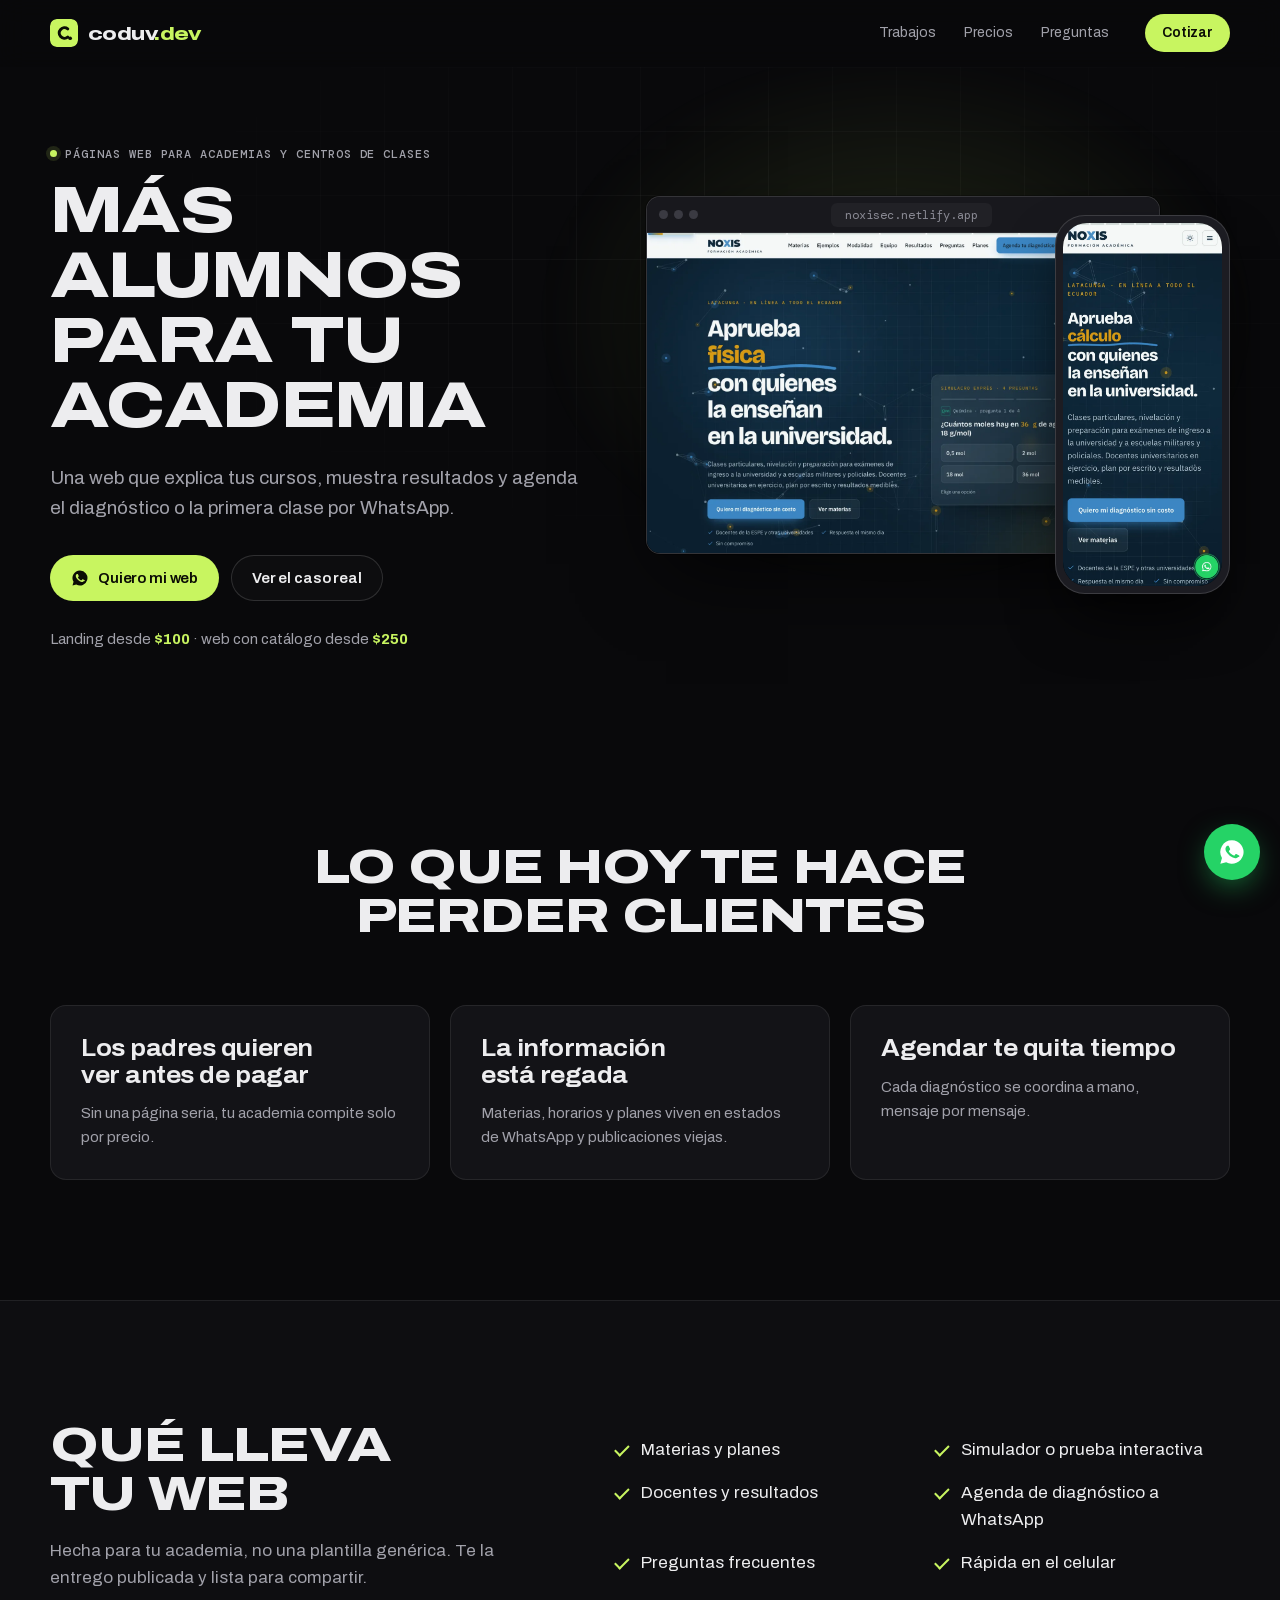
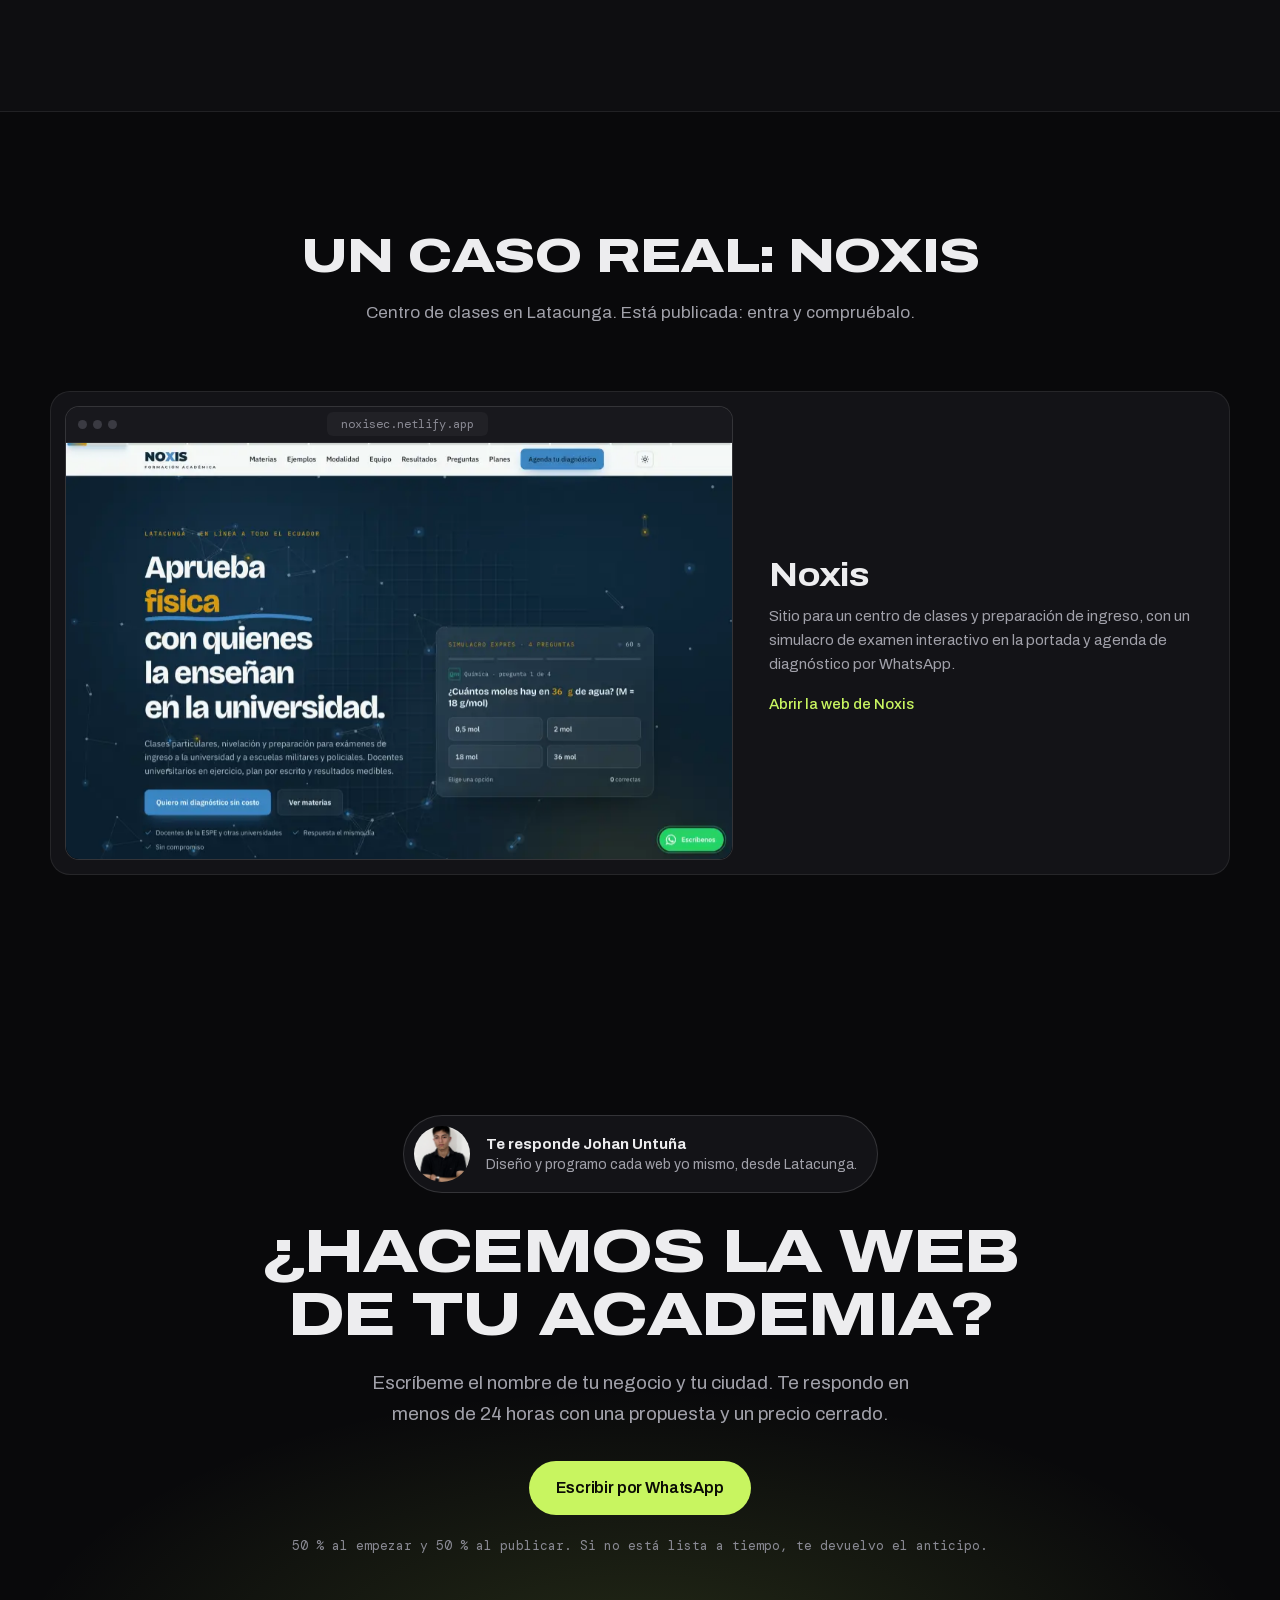
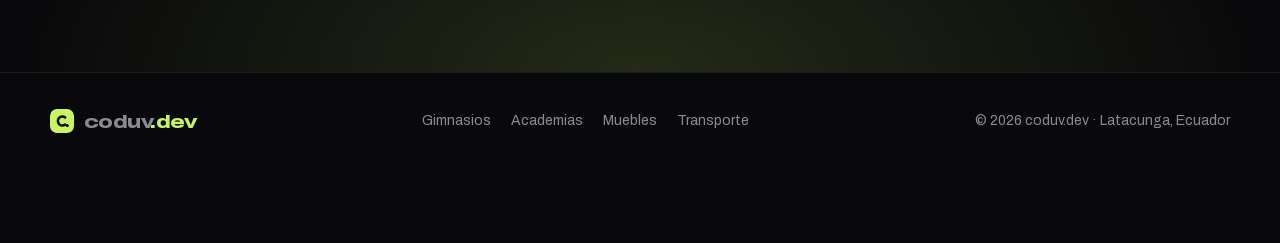
==== academias.html @ 763631bb "Páginas por rubro (gimnasios, academias, muebles, transporte) con su caso real, foto y nombre en con" ====
<!DOCTYPE html>
<html lang="es" class="no-js">
<script>document.documentElement.className="js"</script>
<head>
<meta charset="utf-8">
<meta name="viewport" content="width=device-width, initial-scale=1">
<title>Páginas web para academias y centros de clases · coduv.dev</title>
<meta name="description" content="Una web que explica tus cursos, muestra resultados y agenda el diagnóstico o la primera clase por WhatsApp.">
<meta name="theme-color" content="#09090b">
<meta property="og:title" content="Páginas web para academias y centros de clases · coduv.dev">
<meta property="og:description" content="Una web que explica tus cursos, muestra resultados y agenda el diagnóstico o la primera clase por WhatsApp.">
<meta property="og:type" content="website">
<meta property="og:image" content="https://coduv.vercel.app/img/v2/og.jpg">
<meta property="og:locale" content="es_EC">
<link rel="canonical" href="https://coduv.vercel.app/academias">
<link rel="icon" href="img/v2/favicon.svg" type="image/svg+xml">
<link rel="icon" href="favicon.ico" sizes="32x32">
<link rel="preload" as="font" href="fonts/archivo-100-900-normal-latin.woff2" type="font/woff2" crossorigin>
<link rel="stylesheet" href="css/fonts.css?v=4">
<link rel="stylesheet" href="css/v2.css?v=4">
</head>
<body>
<a class="skip" href="#main">Ir al contenido</a>
<header class="nav" id="nav">
  <div class="wrap nav__in">
    <a class="brand" href="./" aria-label="coduv.dev, inicio"><img src="img/v2/favicon.svg" alt="" width="28" height="28"><span class="brand__name">coduv<b>.dev</b></span></a>
    <nav class="nav__links" aria-label="Principal"><a href="./#trabajos">Trabajos</a><a href="./#servicios">Precios</a><a href="./#preguntas">Preguntas</a></nav>
    <a class="btn btn--sm btn--acc js-wa" href="#contacto" data-msg="Hola coduv.dev, tengo un academia y quiero una página web como la de Noxis.">Cotizar</a>
    <button class="nav__burger" aria-label="Abrir menú" aria-expanded="false" aria-controls="menu"><span></span><span></span></button>
  </div>
  <div class="menu" id="menu" hidden><a href="./#trabajos">Trabajos</a><a href="./#servicios">Precios</a><a href="./#preguntas">Preguntas</a><a class="btn btn--acc js-wa" href="#contacto" data-msg="Hola coduv.dev, tengo un academia y quiero una página web como la de Noxis.">Cotizar por WhatsApp</a></div>
</header>
<main id="main">
<section class="hero hero--niche">
  <div class="hero__glow" aria-hidden="true"></div>
  <div class="wrap hero__in">
    <div class="hero__copy">
      <p class="eyebrow"><span class="dot"></span>Páginas web para academias y centros de clases</p>
      <h1>Más alumnos para tu academia</h1>
      <p class="lead">Una web que explica tus cursos, muestra resultados y agenda el diagnóstico o la primera clase por WhatsApp.</p>
      <div class="cta-row">
        <a class="btn btn--acc js-wa" href="#contacto" data-msg="Hola coduv.dev, tengo un academia y quiero una página web como la de Noxis."><svg viewBox="0 0 24 24" aria-hidden="true"><path d="M12 2a10 10 0 0 0-8.6 15.1L2 22l5-1.3A10 10 0 1 0 12 2Zm5.3 14.1c-.2.6-1.3 1.2-1.8 1.2-.5.1-1 .1-3.3-.8-2.8-1.1-4.5-4-4.7-4.2-.1-.2-1.1-1.5-1.1-2.9s.7-2.1 1-2.4c.3-.3.6-.3.8-.3h.6c.2 0 .4 0 .6.5l.9 2.1c.1.2.1.4 0 .5l-.4.6-.4.5c-.1.1-.3.3-.1.6.2.3.8 1.3 1.7 2.1 1.2 1 2.1 1.4 2.4 1.5.3.1.5.1.6-.1l.9-1.1c.2-.3.4-.2.7-.1l2 1c.3.1.5.2.5.3.1.2.1.7-.1 1.3Z"/></svg>Quiero mi web</a>
        <a class="btn btn--ghost" href="#caso">Ver el caso real</a>
      </div>
      <p class="niche__price">Landing desde <strong>$100</strong> · web con catálogo desde <strong>$250</strong></p>
    </div>
    <div class="stage">
      <div class="browser stage__desk"><div class="browser__bar"><i></i><i></i><i></i><span class="browser__url">noxisec.netlify.app</span></div>
        <div class="browser__view"><img class="is-on" src="img/v2/noxis.webp" alt="Portada de Noxis" width="1600" height="1000" fetchpriority="high"></div></div>
      <div class="phone stage__mob"><div class="phone__view"><img class="is-on" src="img/v2/noxis-mob.webp" alt="" width="640" height="1385"></div></div>
    </div>
  </div>
</section>

<section class="sec">
  <div class="wrap">
    <div class="sec__head"><h2>Lo que hoy te hace perder clientes</h2></div>
    <div class="cards cards--3"><article class="card"><h3>Los padres quieren ver antes de pagar</h3><p>Sin una página seria, tu academia compite solo por precio.</p></article><article class="card"><h3>La información está regada</h3><p>Materias, horarios y planes viven en estados de WhatsApp y publicaciones viejas.</p></article><article class="card"><h3>Agendar te quita tiempo</h3><p>Cada diagnóstico se coordina a mano, mensaje por mensaje.</p></article></div>
  </div>
</section>

<section class="sec sec--alt">
  <div class="wrap niche__inc">
    <div><h2>Qué lleva tu web</h2><p class="sec__sub">Hecha para tu academia, no una plantilla genérica. Te la entrego publicada y lista para compartir.</p></div>
    <ul class="ticks ticks--big"><li>Materias y planes</li><li>Simulador o prueba interactiva</li><li>Docentes y resultados</li><li>Agenda de diagnóstico a WhatsApp</li><li>Preguntas frecuentes</li><li>Rápida en el celular</li></ul>
  </div>
</section>

<section class="sec" id="caso">
  <div class="wrap">
    <div class="sec__head"><h2>Un caso real: Noxis</h2><p class="sec__sub">Centro de clases en Latacunga. Está publicada: entra y compruébalo.</p></div>
    <article class="work work--wide">
      <a class="work__shot" href="https://noxisec.netlify.app/" target="_blank" rel="noopener" aria-label="Abrir noxisec.netlify.app">
        <div class="browser"><div class="browser__bar"><i></i><i></i><i></i><span class="browser__url">noxisec.netlify.app</span></div>
        <div class="browser__view scroll"><img src="img/v2/noxis-full.webp" alt="Página completa de Noxis" loading="lazy" width="900"></div></div>
      </a>
      <div class="work__meta"><h3>Noxis</h3><p>Sitio para un centro de clases y preparación de ingreso, con un simulacro de examen interactivo en la portada y agenda de diagnóstico por WhatsApp.</p><a class="link" href="https://noxisec.netlify.app/" target="_blank" rel="noopener">Abrir la web de Noxis</a></div>
    </article>
  </div>
</section>

<section class="sec cta" id="contacto">
  <div class="wrap cta__in">
    <div class="who"><img src="img/brand/johan-640.webp" alt="Johan Untuña" width="72" height="72" loading="lazy"><p><strong>Te responde Johan Untuña</strong>Diseño y programo cada web yo mismo, desde Latacunga.</p></div>
    <h2>¿Hacemos la web de tu academia?</h2>
    <p class="lead">Escríbeme el nombre de tu negocio y tu ciudad. Te respondo en menos de 24 horas con una propuesta y un precio cerrado.</p>
    <div class="cta-row cta-row--center"><a class="btn btn--acc btn--lg js-wa" href="#contacto" data-msg="Hola coduv.dev, tengo un academia y quiero una página web como la de Noxis.">Escribir por WhatsApp</a></div>
    <p class="cta__small">50 % al empezar y 50 % al publicar. Si no está lista a tiempo, te devuelvo el anticipo.</p>
  </div>
</section>
</main>
<footer class="foot">
  <div class="wrap foot__in">
    <a class="brand" href="./"><img src="img/v2/favicon.svg" alt="" width="24" height="24"><span class="brand__name">coduv<b>.dev</b></span></a>
    <nav aria-label="Rubros"><a href="gimnasios">Gimnasios</a><a href="academias">Academias</a><a href="muebles">Muebles</a><a href="transporte">Transporte</a></nav>
    <p>© <span id="year">2026</span> coduv.dev · Latacunga, Ecuador</p>
  </div>
</footer>
<div class="bar"><a class="btn btn--acc js-wa" href="#contacto" data-msg="Hola coduv.dev, tengo un academia y quiero una página web como la de Noxis.">Cotizar mi web por WhatsApp</a></div>
<a class="fab js-wa" href="#contacto" aria-label="Escribir por WhatsApp" data-msg="Hola coduv.dev, tengo un academia y quiero una página web como la de Noxis."><svg viewBox="0 0 24 24" aria-hidden="true"><path d="M12 2a10 10 0 0 0-8.6 15.1L2 22l5-1.3A10 10 0 1 0 12 2Zm5.3 14.1c-.2.6-1.3 1.2-1.8 1.2-.5.1-1 .1-3.3-.8-2.8-1.1-4.5-4-4.7-4.2-.1-.2-1.1-1.5-1.1-2.9s.7-2.1 1-2.4c.3-.3.6-.3.8-.3h.6c.2 0 .4 0 .6.5l.9 2.1c.1.2.1.4 0 .5l-.4.6-.4.5c-.1.1-.3.3-.1.6.2.3.8 1.3 1.7 2.1 1.2 1 2.1 1.4 2.4 1.5.3.1.5.1.6-.1l.9-1.1c.2-.3.4-.2.7-.1l2 1c.3.1.5.2.5.3.1.2.1.7-.1 1.3Z"/></svg></a>
<script src="js/v2.js?v=4" defer></script>
</body>
</html>
---- css/fonts.css ----
/* latin-ext */
@font-face {
  font-family: 'Archivo';
  font-style: normal;
  font-weight: 100 900;
  font-stretch: 62% 125%;
  font-display: swap;
  src: url(../fonts/archivo-100-900-normal-latin-ext.woff2) format('woff2');
  unicode-range: U+0100-02BA, U+02BD-02C5, U+02C7-02CC, U+02CE-02D7, U+02DD-02FF, U+0304, U+0308, U+0329, U+1D00-1DBF, U+1E00-1E9F, U+1EF2-1EFF, U+2020, U+20A0-20AB, U+20AD-20C4, U+2113, U+2C60-2C7F, U+A720-A7FF;
}
/* latin */
@font-face {
  font-family: 'Archivo';
  font-style: normal;
  font-weight: 100 900;
  font-stretch: 62% 125%;
  font-display: swap;
  src: url(../fonts/archivo-100-900-normal-latin.woff2) format('woff2');
  unicode-range: U+0000-00FF, U+0131, U+0152-0153, U+02BB-02BC, U+02C6, U+02DA, U+02DC, U+0304, U+0308, U+0329, U+2000-206F, U+20AC, U+2122, U+2191, U+2193, U+2212, U+2215, U+FEFF, U+FFFD;
}
/* latin-ext */
@font-face {
  font-family: 'DM Mono';
  font-style: normal;
  font-weight: 400;
  font-display: swap;
  src: url(../fonts/dmmono-400-normal-latin-ext.woff2) format('woff2');
  unicode-range: U+0100-02BA, U+02BD-02C5, U+02C7-02CC, U+02CE-02D7, U+02DD-02FF, U+0304, U+0308, U+0329, U+1D00-1DBF, U+1E00-1E9F, U+1EF2-1EFF, U+2020, U+20A0-20AB, U+20AD-20C4, U+2113, U+2C60-2C7F, U+A720-A7FF;
}
/* latin */
@font-face {
  font-family: 'DM Mono';
  font-style: normal;
  font-weight: 400;
  font-display: swap;
  src: url(../fonts/dmmono-400-normal-latin.woff2) format('woff2');
  unicode-range: U+0000-00FF, U+0131, U+0152-0153, U+02BB-02BC, U+02C6, U+02DA, U+02DC, U+0304, U+0308, U+0329, U+2000-206F, U+20AC, U+2122, U+2191, U+2193, U+2212, U+2215, U+FEFF, U+FFFD;
}
/* latin-ext */
@font-face {
  font-family: 'DM Mono';
  font-style: normal;
  font-weight: 500;
  font-display: swap;
  src: url(../fonts/dmmono-500-normal-latin-ext.woff2) format('woff2');
  unicode-range: U+0100-02BA, U+02BD-02C5, U+02C7-02CC, U+02CE-02D7, U+02DD-02FF, U+0304, U+0308, U+0329, U+1D00-1DBF, U+1E00-1E9F, U+1EF2-1EFF, U+2020, U+20A0-20AB, U+20AD-20C4, U+2113, U+2C60-2C7F, U+A720-A7FF;
}
/* latin */
@font-face {
  font-family: 'DM Mono';
  font-style: normal;
  font-weight: 500;
  font-display: swap;
  src: url(../fonts/dmmono-500-normal-latin.woff2) format('woff2');
  unicode-range: U+0000-00FF, U+0131, U+0152-0153, U+02BB-02BC, U+02C6, U+02DA, U+02DC, U+0304, U+0308, U+0329, U+2000-206F, U+20AC, U+2122, U+2191, U+2193, U+2212, U+2215, U+FEFF, U+FFFD;
}
---- css/v2.css ----
/* coduv.dev · v2 */
:root {
  --bg: #09090b;
  --bg-2: #0e0e11;
  --card: #131317;
  --card-2: #18181d;
  --line: rgba(255, 255, 255, .08);
  --line-2: rgba(255, 255, 255, .14);
  --text: #ededef;
  --muted: #a1a1aa;
  --dim: #8a8a94;
  --acc: #c8f560;
  --acc-ink: #0b0d05;
  --acc-soft: rgba(200, 245, 96, .12);
  --r: 16px;
  --sans: "Archivo", ui-sans-serif, system-ui, -apple-system, "Segoe UI", sans-serif;
  --mono: "DM Mono", ui-monospace, SFMono-Regular, Menlo, monospace;
  --wrap: 1180px;
  --ease: cubic-bezier(.2, .7, .2, 1);
}
*, *::before, *::after { box-sizing: border-box; }
html { scroll-behavior: smooth; -webkit-text-size-adjust: 100%; }
body { margin: 0; background: var(--bg); color: var(--text); font: 400 16px/1.6 var(--sans); -webkit-font-smoothing: antialiased; overflow-x: hidden; }
img { display: block; max-width: 100%; height: auto; }
a { color: inherit; text-decoration: none; }
h1, h2, h3 { margin: 0; font-weight: 800; font-stretch: 125%; letter-spacing: -.025em; line-height: 1.02; text-wrap: balance; text-transform: uppercase; }
h3 { font-weight: 700; font-stretch: 112%; text-transform: none; letter-spacing: -.02em; line-height: 1.15; }
p { margin: 0; }
em { font-style: normal; color: var(--acc); }
:focus-visible { outline: 2px solid var(--acc); outline-offset: 3px; border-radius: 6px; }
.wrap { width: min(100% - 32px, var(--wrap)); margin-inline: auto; }
.skip { position: absolute; left: -9999px; top: 8px; z-index: 100; background: var(--acc); color: var(--acc-ink); padding: 8px 14px; border-radius: 8px; }
.skip:focus { left: 8px; }

/* bits */
.eyebrow { display: inline-flex; align-items: center; gap: 8px; font: 500 12px/1 var(--mono); letter-spacing: .08em; text-transform: uppercase; color: var(--muted); margin-bottom: 18px; }
.dot { width: 7px; height: 7px; border-radius: 50%; background: var(--acc); box-shadow: 0 0 0 4px var(--acc-soft); }
.dot--live { animation: pulse 2s infinite; }
@keyframes pulse { 50% { box-shadow: 0 0 0 7px rgba(200, 245, 96, 0); } }
.lead { font-size: clamp(17px, 1.6vw, 19px); color: var(--muted); max-width: 54ch; }
.btn { display: inline-flex; align-items: center; justify-content: center; gap: 9px; min-height: 46px; padding: 0 20px; border-radius: 999px; font: 600 15px/1 var(--sans); letter-spacing: -.01em; border: 1px solid transparent; transition: transform .2s var(--ease), background .2s, border-color .2s; white-space: nowrap; }
.btn svg { width: 18px; height: 18px; fill: currentColor; }
.btn:hover { transform: translateY(-1px); }
.btn--acc { background: var(--acc); color: var(--acc-ink); }
.btn--acc:hover { background: #d6fb7e; }
.btn--ghost { border-color: var(--line-2); color: var(--text); background: rgba(255,255,255,.02); }
.btn--ghost:hover { border-color: rgba(255,255,255,.3); }
.btn--sm { min-height: 38px; padding: 0 16px; font-size: 14px; }
.btn--lg { min-height: 54px; padding: 0 26px; font-size: 16px; }
.cta-row { display: flex; flex-wrap: wrap; gap: 12px; margin-top: 32px; }
.cta-row--center { justify-content: center; }
.link { color: var(--acc); font-weight: 500; font-size: 15px; }
.link:hover { text-decoration: underline; text-underline-offset: 4px; }
.pill { display: inline-block; font: 500 12px/1 var(--mono); color: var(--acc); background: var(--acc-soft); padding: 7px 10px; border-radius: 999px; }
.stack { list-style: none; padding: 0; margin: 16px 0 0; display: flex; flex-wrap: wrap; gap: 6px; }
.stack li { font: 500 12px/1 var(--mono); color: var(--muted); border: 1px solid var(--line); padding: 6px 9px; border-radius: 6px; }

/* nav */
.nav { position: sticky; top: 0; z-index: 50; background: rgba(9, 9, 11, .72); backdrop-filter: blur(14px) saturate(140%); -webkit-backdrop-filter: blur(14px) saturate(140%); border-bottom: 1px solid transparent; transition: border-color .3s; }
.nav.is-scrolled { border-bottom-color: var(--line); }
.nav__in { display: flex; align-items: center; gap: 24px; height: 66px; }
.brand { display: inline-flex; align-items: center; gap: 10px; }
.brand img { border-radius: 7px; }
.brand__name { font: 800 19px/1 var(--sans); font-stretch: 125%; letter-spacing: -.03em; }
.brand__name b { font-weight: 800; color: var(--acc); }
.nav__links { display: flex; gap: 4px; margin-left: auto; }
.nav__links a { font-size: 14px; color: var(--muted); padding: 8px 12px; border-radius: 8px; transition: color .2s, background .2s; }
.nav__links a:hover { color: var(--text); background: rgba(255,255,255,.04); }
.nav__burger { display: none; margin-left: 8px; width: 42px; height: 42px; border: 1px solid var(--line-2); border-radius: 10px; background: none; cursor: pointer; flex-direction: column; justify-content: center; align-items: center; gap: 5px; }
.nav__burger span { width: 16px; height: 1.5px; background: var(--text); transition: transform .25s; }
.nav__burger[aria-expanded="true"] span:first-child { transform: translateY(3.25px) rotate(45deg); }
.nav__burger[aria-expanded="true"] span:last-child { transform: translateY(-3.25px) rotate(-45deg); }
.menu { display: grid; gap: 4px; padding: 8px 16px 20px; border-bottom: 1px solid var(--line); }
.menu a:not(.btn) { padding: 12px 4px; font-size: 17px; border-bottom: 1px solid var(--line); }
.menu .btn { margin-top: 12px; }
.menu[hidden] { display: none; }

/* hero */
.hero { position: relative; padding: 72px 0 0; overflow: hidden; }
.hero__glow { position: absolute; inset: -20% -10% auto 30%; height: 760px; background: radial-gradient(closest-side, rgba(200,245,96,.13), transparent 70%); filter: blur(10px); pointer-events: none; }
.hero::before { content: ""; position: absolute; inset: 0; background-image: linear-gradient(var(--line) 1px, transparent 1px), linear-gradient(90deg, var(--line) 1px, transparent 1px); background-size: 64px 64px; mask-image: radial-gradient(ellipse 70% 60% at 60% 30%, #000 20%, transparent 75%); -webkit-mask-image: radial-gradient(ellipse 70% 60% at 60% 30%, #000 20%, transparent 75%); opacity: .45; pointer-events: none; }
.hero__in { position: relative; display: grid; grid-template-columns: 1fr 1.08fr; gap: 56px; align-items: center; }
.hero h1 { font-size: clamp(38px, 5.4vw, 74px); margin-bottom: 24px; }
.proof { list-style: none; padding: 0; margin: 40px 0 0; display: flex; flex-wrap: wrap; gap: 10px 28px; color: var(--muted); font-size: 14px; }
.proof strong { display: block; font: 800 26px/1.1 var(--sans); font-stretch: 125%; letter-spacing: -.03em; color: var(--text); }

/* frames */
.browser { background: var(--card); border: 1px solid var(--line-2); border-radius: 14px; overflow: hidden; box-shadow: 0 30px 80px -20px rgba(0,0,0,.8), 0 0 0 1px rgba(0,0,0,.4); }
.browser__bar { display: flex; align-items: center; gap: 6px; height: 36px; padding: 0 12px; background: var(--card-2); border-bottom: 1px solid var(--line); }
.browser__bar i { width: 9px; height: 9px; border-radius: 50%; background: #3a3a42; }
.browser__url { margin: 0 auto; transform: translateX(-14px); font: 400 12px/1 var(--mono); color: var(--dim); background: rgba(255,255,255,.04); padding: 6px 14px; border-radius: 6px; max-width: 60%; overflow: hidden; text-overflow: ellipsis; white-space: nowrap; }
.browser__view { position: relative; aspect-ratio: 16 / 10; overflow: hidden; background: #000; }
.browser__view img, .phone__view img { position: absolute; inset: 0; width: 100%; height: 100%; object-fit: cover; object-position: top; opacity: 0; transition: opacity .8s var(--ease), transform 1.6s var(--ease); transform: scale(1.02); }
.browser__view img.is-on, .phone__view img.is-on { opacity: 1; transform: none; }
.phone { width: 30%; aspect-ratio: 9 / 19.5; border-radius: 30px; padding: 7px; background: #1c1c22; border: 1px solid var(--line-2); box-shadow: 0 30px 60px -15px rgba(0,0,0,.9); }
.phone__view { position: relative; width: 100%; height: 100%; border-radius: 24px; overflow: hidden; background: #000; }
.stage { position: relative; padding: 0 0 40px 0; }
.stage__desk { width: 88%; }
.stage__mob { position: absolute; right: 0; bottom: 0; }
.stage__chip { position: absolute; left: -14px; bottom: 64px; display: inline-flex; align-items: center; gap: 9px; font: 500 13px/1 var(--mono); background: rgba(19,19,23,.9); border: 1px solid var(--line-2); padding: 11px 14px; border-radius: 999px; backdrop-filter: blur(8px); }

.marquee { position: relative; margin-top: 80px; border-block: 1px solid var(--line); overflow: hidden; mask-image: linear-gradient(90deg, transparent, #000 12%, #000 88%, transparent); -webkit-mask-image: linear-gradient(90deg, transparent, #000 12%, #000 88%, transparent); }
.marquee__track { display: flex; width: max-content; animation: slide 32s linear infinite; }
.marquee:hover .marquee__track { animation-play-state: paused; }
.marquee span { padding: 22px 40px; font: 800 20px/1 var(--sans); font-stretch: 125%; text-transform: uppercase; letter-spacing: -.01em; color: #6e6e78; white-space: nowrap; }
.marquee span::after { content: "✦"; margin-left: 80px; color: #3a3a42; font-size: 13px; vertical-align: middle; }
@keyframes slide { to { transform: translateX(-50%); } }

/* sections */
.sec { padding: 120px 0; }
.sec--alt { background: var(--bg-2); border-block: 1px solid var(--line); }
.sec__head { text-align: center; max-width: 720px; margin: 0 auto 64px; }
.sec__head--left { text-align: left; margin: 0; }
.sec h2 { font-size: clamp(28px, 3.8vw, 48px); }
.sec__sub { margin-top: 18px; color: var(--muted); font-size: 17px; }

/* works */
.works { display: grid; grid-template-columns: repeat(2, 1fr); gap: 28px; }
.work { display: flex; flex-direction: column; gap: 22px; background: var(--card); border: 1px solid var(--line); border-radius: 20px; padding: 14px 14px 26px; transition: border-color .3s; }
.work:hover { border-color: var(--line-2); }
.work__meta { padding: 0 12px; }
.work h3 { font-size: 26px; margin: 6px 0 10px; }
.work p:not(.tag) { color: var(--muted); font-size: 15px; }
.work .link { display: inline-block; margin-top: 16px; }
.tag { font: 500 12px/1.3 var(--mono); letter-spacing: .06em; text-transform: uppercase; color: var(--dim); }
.work--wide { grid-column: 1 / -1; display: grid; grid-template-columns: 1.5fr 1fr; align-items: center; gap: 36px; padding: 14px 14px 14px 14px; }
.work--wide .work__meta { padding: 0 24px 0 0; }
.work--wide h3 { font-size: 34px; }
.work .browser { box-shadow: none; }
.browser__view.scroll img { opacity: 1; transform: none; height: auto; object-fit: initial; transition: transform 6s cubic-bezier(.45, 0, .3, 1); will-change: transform; }
.work__shot:hover .browser__view.scroll img, .work__shot:focus-visible .browser__view.scroll img { transform: translateY(calc(-100% + var(--vh, 300px))); }

/* cards */
.cards { display: grid; grid-template-columns: 1.3fr 1fr 1fr; gap: 20px; }
.card { background: var(--card); border: 1px solid var(--line); border-radius: var(--r); padding: 30px; transition: border-color .3s, transform .3s var(--ease); }
.card:hover { border-color: var(--line-2); transform: translateY(-3px); }
.card--feat { background: linear-gradient(160deg, rgba(200,245,96,.09), transparent 55%), var(--card); border-color: rgba(200,245,96,.25); }
.card__ico { display: grid; place-items: center; width: 44px; height: 44px; border-radius: 12px; background: var(--acc-soft); margin-bottom: 24px; }
.card__ico svg { width: 22px; height: 22px; fill: none; stroke: var(--acc); stroke-width: 1.7; stroke-linecap: round; stroke-linejoin: round; }
.card h3 { font-size: 23px; margin-bottom: 12px; }
.card p { color: var(--muted); font-size: 15px; }
.ticks { list-style: none; padding: 0; margin: 22px 0 0; display: grid; gap: 10px; font-size: 14.5px; }
.ticks li { display: flex; gap: 10px; align-items: baseline; }
.ticks li::before { content: ""; flex: none; width: 14px; height: 8px; border-left: 2px solid var(--acc); border-bottom: 2px solid var(--acc); transform: rotate(-45deg) translateY(-3px); }
.also { margin-top: 28px; text-align: center; color: var(--dim); font-size: 15px; }

/* steps */
.steps { list-style: none; padding: 0; margin: 0; display: grid; grid-template-columns: repeat(4, 1fr); gap: 0; border: 1px solid var(--line); border-radius: 20px; overflow: hidden; }
.steps li { padding: 32px 28px; border-right: 1px solid var(--line); display: flex; flex-direction: column; gap: 12px; background: var(--card); }
.steps li:last-child { border-right: 0; }
.steps__n { font: 500 13px/1 var(--mono); color: var(--acc); }
.steps h3 { font-size: 21px; }
.steps p { color: var(--muted); font-size: 15px; flex: 1; }
.steps .pill { align-self: flex-start; }
.guar { margin-top: 28px; display: grid; grid-template-columns: .8fr 2fr; gap: 32px; align-items: start; padding: 32px; border-radius: 20px; border: 1px dashed var(--line-2); }
.guar h3 { font-size: 22px; }
.guar ul { list-style: none; padding: 0; margin: 0; display: grid; grid-template-columns: repeat(auto-fit, minmax(200px, 1fr)); gap: 24px; color: var(--muted); font-size: 15px; }
.guar strong { display: block; color: var(--text); margin-bottom: 4px; }

/* about */
.about { display: grid; grid-template-columns: 1.5fr 1fr; gap: 28px; }
.about__who { display: grid; grid-template-columns: 200px 1fr; gap: 36px; align-items: start; background: var(--card); border: 1px solid var(--line); border-radius: 20px; padding: 36px; }
.about__who img { border-radius: 16px; aspect-ratio: 1; object-fit: cover; filter: grayscale(.2) contrast(1.05); }
.about__who h2 { font-size: clamp(28px, 3.2vw, 40px); margin-bottom: 16px; }
.about__who p:not(.eyebrow):not(.links) { color: var(--muted); }
.about .links { display: flex; gap: 20px; margin-top: 20px; }
.lab { background: var(--card); border: 1px solid var(--line); border-radius: 20px; padding: 36px; }
.lab h3 { font-size: 22px; margin-bottom: 20px; }
.lab ul { list-style: none; padding: 0; margin: 0; display: grid; gap: 4px; }
.lab li { padding: 14px 0; border-top: 1px solid var(--line); display: grid; gap: 4px; }
.lab strong { font-weight: 600; }
.lab span { color: var(--muted); font-size: 14.5px; }

/* faq */
.faq { display: grid; grid-template-columns: 1fr 1.4fr; gap: 64px; align-items: start; }
.faq__list details { border-bottom: 1px solid var(--line); }
.faq__list details:first-child { border-top: 1px solid var(--line); }
.faq__list summary { list-style: none; cursor: pointer; padding: 24px 40px 24px 0; font-size: 18px; font-weight: 500; letter-spacing: -.02em; position: relative; }
.faq__list summary::-webkit-details-marker { display: none; }
.faq__list summary::after { content: "+"; position: absolute; right: 4px; top: 50%; transform: translateY(-50%); font: 300 26px/1 var(--sans); color: var(--acc); transition: transform .25s; }
.faq__list details[open] summary::after { transform: translateY(-50%) rotate(45deg); }
.faq__list details p { color: var(--muted); padding: 0 40px 24px 0; }

/* cta */
.cta { position: relative; overflow: hidden; text-align: center; }
.cta::before { content: ""; position: absolute; inset: auto -20% -60% -20%; height: 120%; background: radial-gradient(closest-side, rgba(200,245,96,.14), transparent 70%); pointer-events: none; }
.cta__in { position: relative; display: flex; flex-direction: column; align-items: center; }
.cta h2 { font-size: clamp(32px, 4.8vw, 62px); max-width: 18ch; margin-bottom: 22px; }
.cta__small { margin-top: 24px; font: 400 13px/1 var(--mono); color: var(--dim); }

/* foot */
.foot { border-top: 1px solid var(--line); padding: 36px 0 110px; color: var(--dim); font-size: 14px; }
.foot__in { display: flex; flex-wrap: wrap; align-items: center; justify-content: space-between; gap: 20px; }
.foot nav { display: flex; flex-wrap: wrap; gap: 20px; }
.foot nav a:hover { color: var(--text); }

.fab { position: fixed; right: 20px; bottom: 20px; z-index: 60; width: 56px; height: 56px; border-radius: 50%; display: grid; place-items: center; background: #25d366; color: #fff; box-shadow: 0 10px 30px -6px rgba(37,211,102,.55); transition: transform .2s; }
.fab:hover { transform: scale(1.06); }
.fab svg { width: 28px; height: 28px; fill: currentColor; }

/* reveal */

/* responsive */
@media (max-width: 1020px) {
  .hero__in { grid-template-columns: 1fr; gap: 56px; }
  .cards { grid-template-columns: 1fr 1fr; }
  .card--feat { grid-column: 1 / -1; }
  .steps { grid-template-columns: 1fr 1fr; }
  .steps li:nth-child(2) { border-right: 0; }
  .steps li:nth-child(-n+2) { border-bottom: 1px solid var(--line); }
  .about, .faq { grid-template-columns: 1fr; }
  .faq { gap: 40px; }
  .guar { grid-template-columns: 1fr; }
}
@media (max-width: 820px) {
  .nav__links, .nav__in > .btn { display: none; }
  .nav__burger { display: flex; margin-left: auto; }
  .works { grid-template-columns: 1fr; }
  .work--wide { grid-template-columns: 1fr; gap: 22px; padding: 14px 14px 26px; }
  .work--wide .work__meta { padding: 0 12px; }
  .work--wide h3 { font-size: 26px; }
  .guar ul { grid-template-columns: 1fr; gap: 16px; }
  .about__who { grid-template-columns: 1fr; padding: 24px; }
  .about__who img { width: 120px; }
  .lab { padding: 24px; }
}
@media (max-width: 560px) {
  .sec { padding: 84px 0; }
  .hero { padding-top: 48px; }
  .cards, .steps { grid-template-columns: 1fr; }
  .steps li { border-right: 0 !important; border-bottom: 1px solid var(--line); }
  .steps li:last-child { border-bottom: 0; }
  .stage__chip { left: 8px; bottom: 16px; font-size: 12px; }
  .stage { padding-bottom: 24px; }
  .phone { border-radius: 22px; padding: 5px; }
  .phone__view { border-radius: 18px; }
  .browser__url { max-width: 70%; }
  .cta-row .btn { width: 100%; }
  .card { padding: 24px; }
  .faq__list summary { font-size: 16.5px; }
}
@media (prefers-reduced-motion: reduce) {
  *, *::before, *::after { animation: none !important; transition: none !important; scroll-behavior: auto !important; }
  .js .reveal { opacity: 1; transform: none; }
}
.work__shot.is-auto .browser__view.scroll img { transform: translateY(calc(-100% + var(--vh, 300px))); transition-duration: 9s; }

/* prueba tu web */
.try { margin-top: 36px; max-width: 520px; }
.try__label { display: block; font-weight: 600; font-size: 15px; margin-bottom: 10px; }
.try__row { display: flex; gap: 8px; padding: 6px; border-radius: 16px; background: var(--card); border: 1px solid var(--line-2); transition: border-color .2s; }
.try__row:focus-within { border-color: var(--acc); }
.try input, .try select { font: 500 16px/1 var(--sans); color: var(--text); background: transparent; border: 0; outline: 0; min-height: 46px; }
.try input { flex: 1; min-width: 0; padding: 0 12px; }
.try input::placeholder { color: var(--dim); }
.try select { padding: 0 34px 0 14px; border-radius: 11px; background: var(--card-2) url("data:image/svg+xml,%3Csvg xmlns='http://www.w3.org/2000/svg' width='12' height='8'%3E%3Cpath d='M1 1l5 5 5-5' fill='none' stroke='%23a1a1aa' stroke-width='1.6'/%3E%3C/svg%3E") no-repeat right 12px center; -webkit-appearance: none; appearance: none; cursor: pointer; }
.try select option { background: #18181d; }
.try__go { display: inline-block; margin-top: 14px; color: var(--acc); font-weight: 600; text-decoration: underline; text-underline-offset: 5px; }
.try__go[hidden] { display: none; }

.demo { position: absolute; inset: 0; z-index: 2; opacity: 0; pointer-events: none; transition: opacity .5s var(--ease); container-type: inline-size; overflow: hidden; background: var(--d-bg); color: var(--d-fg); font-family: var(--sans); }
.stage.is-demo .demo { opacity: 1; }
.demo__nav { display: flex; align-items: center; justify-content: space-between; padding: 3.2cqw 5cqw; font-size: 3.2cqw; }
.demo__brand { font-weight: 800; font-stretch: 115%; letter-spacing: -.02em; max-width: 60%; overflow: hidden; white-space: nowrap; text-overflow: ellipsis; }
.demo__links { display: flex; gap: 3.5cqw; opacity: .7; font-size: 2.4cqw; }
.demo__hero { display: grid; grid-template-columns: 1.1fr .9fr; gap: 4cqw; padding: 2cqw 5cqw; align-items: center; }
.demo__k { font-size: 2cqw; font-weight: 700; color: var(--d-acc); text-transform: uppercase; letter-spacing: .08em; margin-bottom: 1.6cqw; }
.demo__h { font-size: 6.4cqw; line-height: 1; font-weight: 800; font-stretch: 112%; letter-spacing: -.03em; margin-bottom: 2cqw; overflow-wrap: anywhere; }
.demo__p { font-size: 2.3cqw; line-height: 1.45; opacity: .78; margin-bottom: 3cqw; }
.demo__cta { display: inline-block; background: var(--d-acc); color: var(--d-bg); font-weight: 700; font-size: 2.3cqw; padding: 1.8cqw 3cqw; border-radius: 99px; }
.demo__art { aspect-ratio: 1; border-radius: 4cqw; background: var(--d-art); position: relative; overflow: hidden; }
.demo__art span { position: absolute; border-radius: 50%; background: var(--d-acc); opacity: .9; }
.demo__art span:nth-child(1) { width: 46%; height: 46%; left: 12%; top: 14%; }
.demo__art span:nth-child(2) { width: 30%; height: 30%; right: 10%; bottom: 12%; opacity: .55; }
.demo__art b { position: absolute; left: 8%; bottom: 8%; font-size: 2cqw; background: var(--d-bg); color: var(--d-fg); padding: 1.2cqw 2cqw; border-radius: 2cqw; font-weight: 700; }
.demo__items { display: grid; grid-template-columns: repeat(3, 1fr); gap: 2.4cqw; padding: 3cqw 5cqw; }
.demo__items div { border: 1px solid color-mix(in srgb, var(--d-fg) 18%, transparent); border-radius: 2cqw; padding: 2.4cqw; font-size: 2.1cqw; font-weight: 600; }
.demo__wa { position: absolute; right: 3cqw; bottom: 3cqw; width: 7cqw; height: 7cqw; border-radius: 50%; background: #25d366; }
.demo--mob .demo__nav { padding: 6cqw; font-size: 6cqw; }
.demo--mob .demo__links { display: none; }
.demo--mob .demo__hero { grid-template-columns: 1fr; padding: 4cqw 6cqw; gap: 6cqw; }
.demo--mob .demo__k { font-size: 4cqw; margin-bottom: 3cqw; }
.demo--mob .demo__h { font-size: 11cqw; margin-bottom: 4cqw; }
.demo--mob .demo__p { font-size: 4.4cqw; margin-bottom: 5cqw; }
.demo--mob .demo__cta { font-size: 4.4cqw; padding: 3.4cqw 6cqw; }
.demo--mob .demo__art { aspect-ratio: 4 / 3; border-radius: 6cqw; }
.demo--mob .demo__art b { font-size: 3.8cqw; padding: 2cqw 3.4cqw; }
.demo--mob .demo__items { display: none; }
.demo--mob .demo__wa { width: 13cqw; height: 13cqw; }

/* barra fija en celular */
.bar { display: none; }
@media (max-width: 820px) {
  .bar { display: block; position: fixed; left: 0; right: 0; bottom: 0; z-index: 60; padding: 10px 16px calc(10px + env(safe-area-inset-bottom)); background: rgba(9,9,11,.9); backdrop-filter: blur(12px); -webkit-backdrop-filter: blur(12px); border-top: 1px solid var(--line); }
  .bar .btn { width: 100%; }
  .fab { display: none; }
}
.stage.is-demo .stage__chip { opacity: 0; }
@media (max-width: 1020px) {
  .hero__in { gap: 0; }
  .hero__copy { display: contents; }
  .hero__copy > .eyebrow { order: 1; }
  .hero h1 { order: 2; }
  .hero .lead { order: 3; }
  .hero .stage { order: 4; margin-top: 32px; }
  .hero .try { order: 5; margin-top: 8px; max-width: none; }
  .hero .cta-row { order: 6; margin-top: 20px; }
}

@media (max-width: 820px) { body { padding-bottom: 76px; } .foot { padding-bottom: 36px; } }

/* precios */
.prices { display: grid; grid-template-columns: repeat(3, 1fr); gap: 20px; margin-top: 20px; }
.price { border: 1px solid var(--line); border-radius: var(--r); padding: 30px; background: var(--bg); display: flex; flex-direction: column; gap: 12px; }
.price--main { border-color: rgba(200,245,96,.35); }
.price h3 { font-size: 20px; }
.price__n { font-size: 44px; font-weight: 800; font-stretch: 125%; letter-spacing: -.03em; line-height: 1; color: var(--text); }
.price__n small { font-size: 15px; font-weight: 500; font-stretch: 100%; letter-spacing: 0; color: var(--muted); }
.price p:not(.price__n) { color: var(--muted); font-size: 15px; }
.price .price__t { margin-top: auto; padding-top: 12px; border-top: 1px solid var(--line); color: var(--text); font-size: 14px; }
.price--main .price__n { color: var(--acc); }
@media (max-width: 1020px) { .prices { grid-template-columns: 1fr; } }

/* logo en la vista previa */
.try__logo { display: inline-flex; align-items: center; gap: 8px; margin-top: 12px; margin-right: 18px; font-size: 14px; color: var(--muted); cursor: pointer; }
.try__logo input { position: absolute; width: 1px; height: 1px; opacity: 0; }
.try__logo span { border-bottom: 1px dashed var(--dim); }
.try__logo:hover span, .try__logo input:focus-visible + span { color: var(--text); border-color: var(--text); }
.demo__brand img { height: 1.6em; width: auto; max-width: 8em; object-fit: contain; vertical-align: middle; margin-right: .5em; border-radius: 4px; }
.demo__art img { position: absolute; inset: 18%; width: 64%; height: 64%; object-fit: contain; }
.browser__view .demo img, .phone__view .demo img { opacity: 1; transform: none; transition: none; }
.browser__view .demo .demo__brand img, .phone__view .demo .demo__brand img { position: static; display: inline-block; width: auto; height: 1.6em; max-width: 8em; object-fit: contain; }
.browser__view .demo .demo__art img, .phone__view .demo .demo__art img { inset: 16% 16% 22%; width: 68%; height: 62%; object-fit: contain; }

.who { display: flex; align-items: center; gap: 16px; text-align: left; margin-bottom: 28px; padding: 10px 20px 10px 10px; border: 1px solid var(--line-2); border-radius: 999px; background: var(--card); }
.who img { width: 56px; height: 56px; border-radius: 50%; object-fit: cover; }
.who p { font-size: 14px; color: var(--muted); line-height: 1.4; }
.who strong { display: block; color: var(--text); font-size: 15px; }
.niches { margin-top: 22px; display: flex; flex-wrap: wrap; justify-content: center; align-items: center; gap: 8px 10px; color: var(--muted); font-size: 15px; }
.niches a { color: var(--text); border: 1px solid var(--line-2); border-radius: 999px; padding: 7px 14px; font-weight: 500; transition: border-color .2s, color .2s; }
.niches a:hover { border-color: var(--acc); color: var(--acc); }

/* páginas por rubro */
.hero--niche { padding-bottom: 72px; }
.hero--niche h1 { font-size: clamp(36px, 5vw, 68px); }
.niche__price { margin-top: 26px; color: var(--muted); font-size: 15px; }
.niche__price strong { color: var(--acc); font-weight: 700; }
.cards--3 { grid-template-columns: repeat(3, 1fr); }
.niche__inc { display: grid; grid-template-columns: 1fr 1.2fr; gap: 56px; align-items: center; }
.ticks--big { grid-template-columns: 1fr 1fr; gap: 16px 28px; font-size: 17px; margin: 0; }
@media (max-width: 1020px) { .cards--3 { grid-template-columns: 1fr; } .niche__inc { grid-template-columns: 1fr; gap: 28px; } }
@media (max-width: 560px) { .ticks--big { grid-template-columns: 1fr; } }
@media (max-width: 1020px) { .hero .niche__price { order: 7; } }
@media (max-width: 560px) { .hero--niche h1 { font-size: 31px; } }
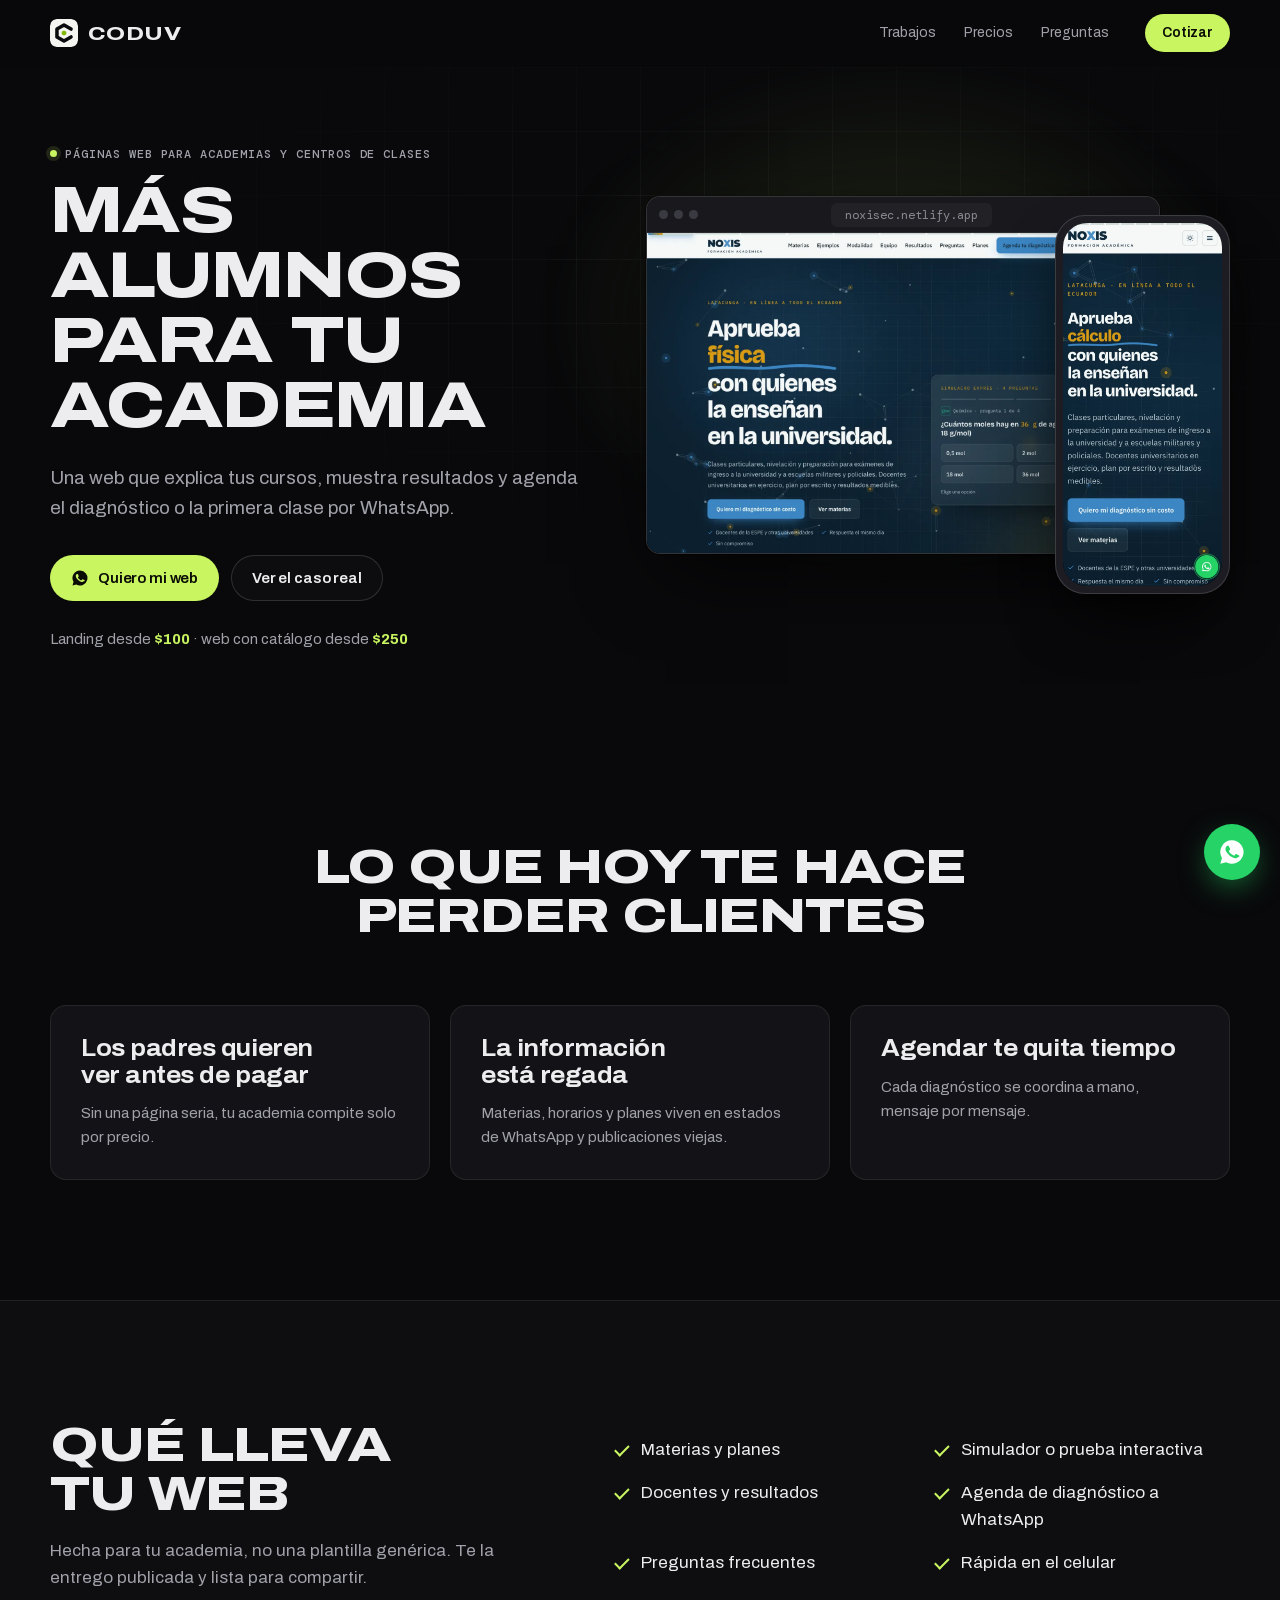
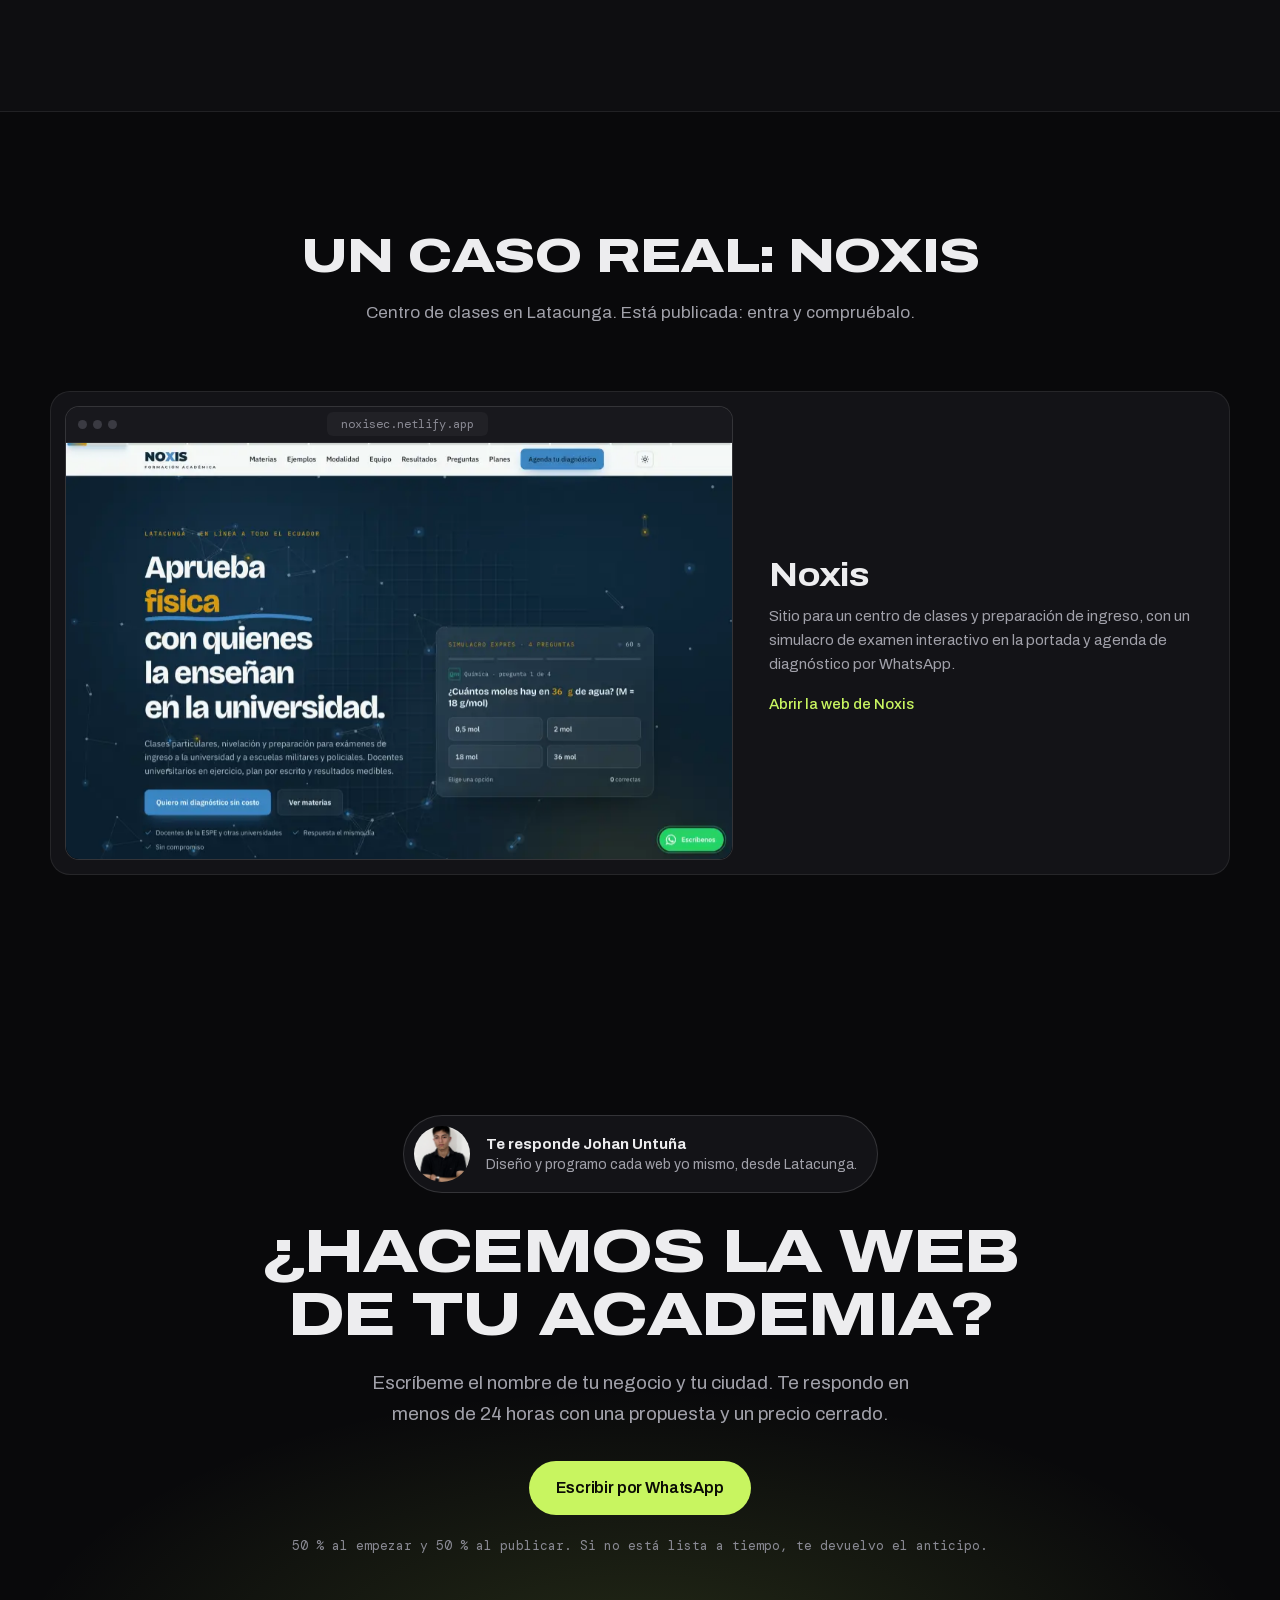
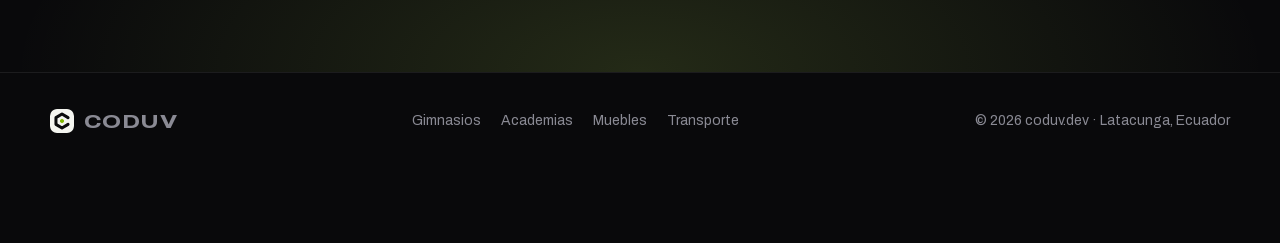
==== commit 727031d5: "Marca nueva: símbolo Tuerca C en favicon, menú, pie e imagen para compartir" ====
--- a/academias.html
+++ b/academias.html
@@ -13,7 +13,7 @@
 <meta property="og:image" content="https://coduv.vercel.app/img/v2/og.jpg">
 <meta property="og:locale" content="es_EC">
 <link rel="canonical" href="https://coduv.vercel.app/academias">
-<link rel="icon" href="img/v2/favicon.svg" type="image/svg+xml">
+<link rel="icon" href="img/v2/favicon.svg?v=2" type="image/svg+xml">
 <link rel="icon" href="favicon.ico" sizes="32x32">
 <link rel="preload" as="font" href="fonts/archivo-100-900-normal-latin.woff2" type="font/woff2" crossorigin>
 <link rel="stylesheet" href="css/fonts.css?v=4">
@@ -23,7 +23,7 @@
 <a class="skip" href="#main">Ir al contenido</a>
 <header class="nav" id="nav">
   <div class="wrap nav__in">
-    <a class="brand" href="./" aria-label="coduv.dev, inicio"><img src="img/v2/favicon.svg" alt="" width="28" height="28"><span class="brand__name">coduv<b>.dev</b></span></a>
+    <a class="brand" href="./" aria-label="coduv.dev, inicio"><img src="img/v2/favicon.svg?v=2" alt="" width="28" height="28"><span class="brand__name">CODUV</span></a>
     <nav class="nav__links" aria-label="Principal"><a href="./#trabajos">Trabajos</a><a href="./#servicios">Precios</a><a href="./#preguntas">Preguntas</a></nav>
     <a class="btn btn--sm btn--acc js-wa" href="#contacto" data-msg="Hola coduv.dev, tengo un academia y quiero una página web como la de Noxis.">Cotizar</a>
     <button class="nav__burger" aria-label="Abrir menú" aria-expanded="false" aria-controls="menu"><span></span><span></span></button>
@@ -91,7 +91,7 @@
 </main>
 <footer class="foot">
   <div class="wrap foot__in">
-    <a class="brand" href="./"><img src="img/v2/favicon.svg" alt="" width="24" height="24"><span class="brand__name">coduv<b>.dev</b></span></a>
+    <a class="brand" href="./"><img src="img/v2/favicon.svg?v=2" alt="" width="24" height="24"><span class="brand__name">CODUV</span></a>
     <nav aria-label="Rubros"><a href="gimnasios">Gimnasios</a><a href="academias">Academias</a><a href="muebles">Muebles</a><a href="transporte">Transporte</a></nav>
     <p>© <span id="year">2026</span> coduv.dev · Latacunga, Ecuador</p>
   </div>
--- a/css/v2.css
+++ b/css/v2.css
@@ -61,7 +61,7 @@
 .nav__in { display: flex; align-items: center; gap: 24px; height: 66px; }
 .brand { display: inline-flex; align-items: center; gap: 10px; }
 .brand img { border-radius: 7px; }
-.brand__name { font: 800 19px/1 var(--sans); font-stretch: 125%; letter-spacing: -.03em; }
+.brand__name { font: 800 19px/1 var(--sans); font-stretch: 125%; letter-spacing: .02em; }
 .brand__name b { font-weight: 800; color: var(--acc); }
 .nav__links { display: flex; gap: 4px; margin-left: auto; }
 .nav__links a { font-size: 14px; color: var(--muted); padding: 8px 12px; border-radius: 8px; transition: color .2s, background .2s; }
